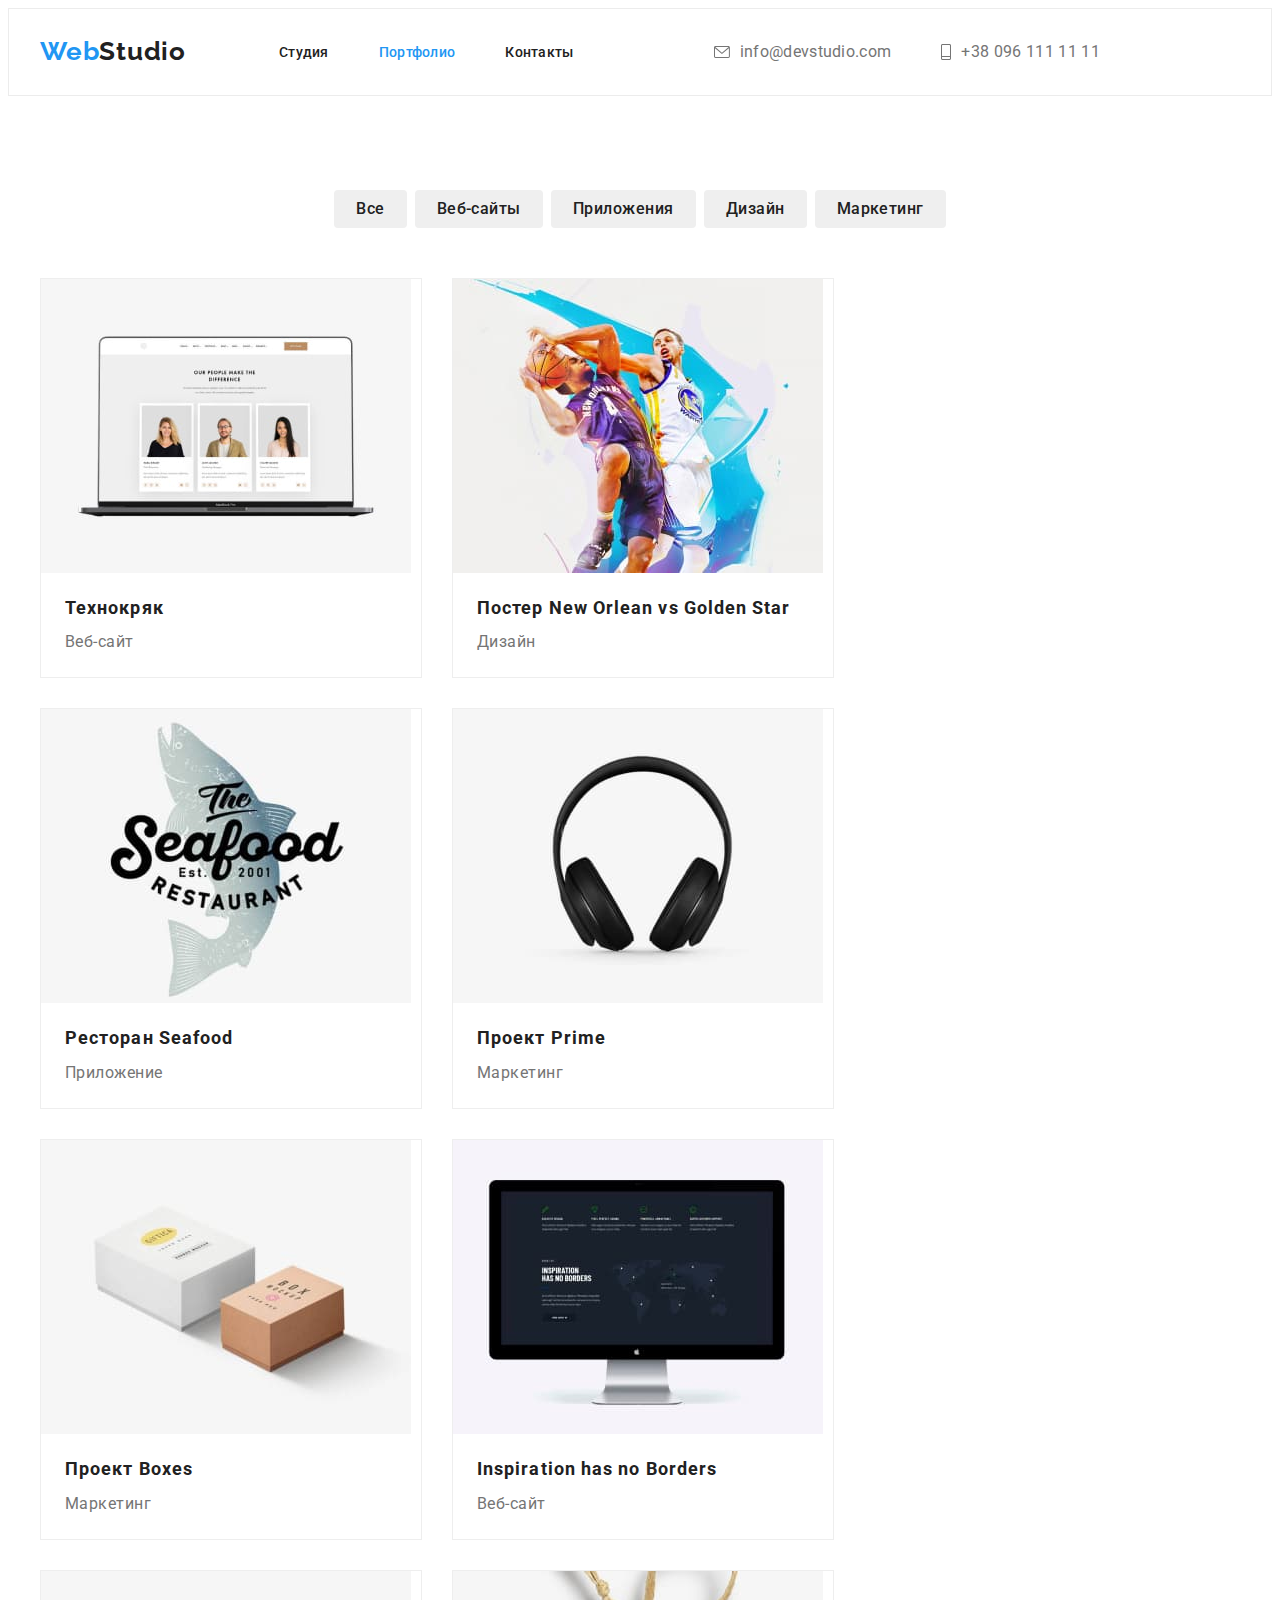
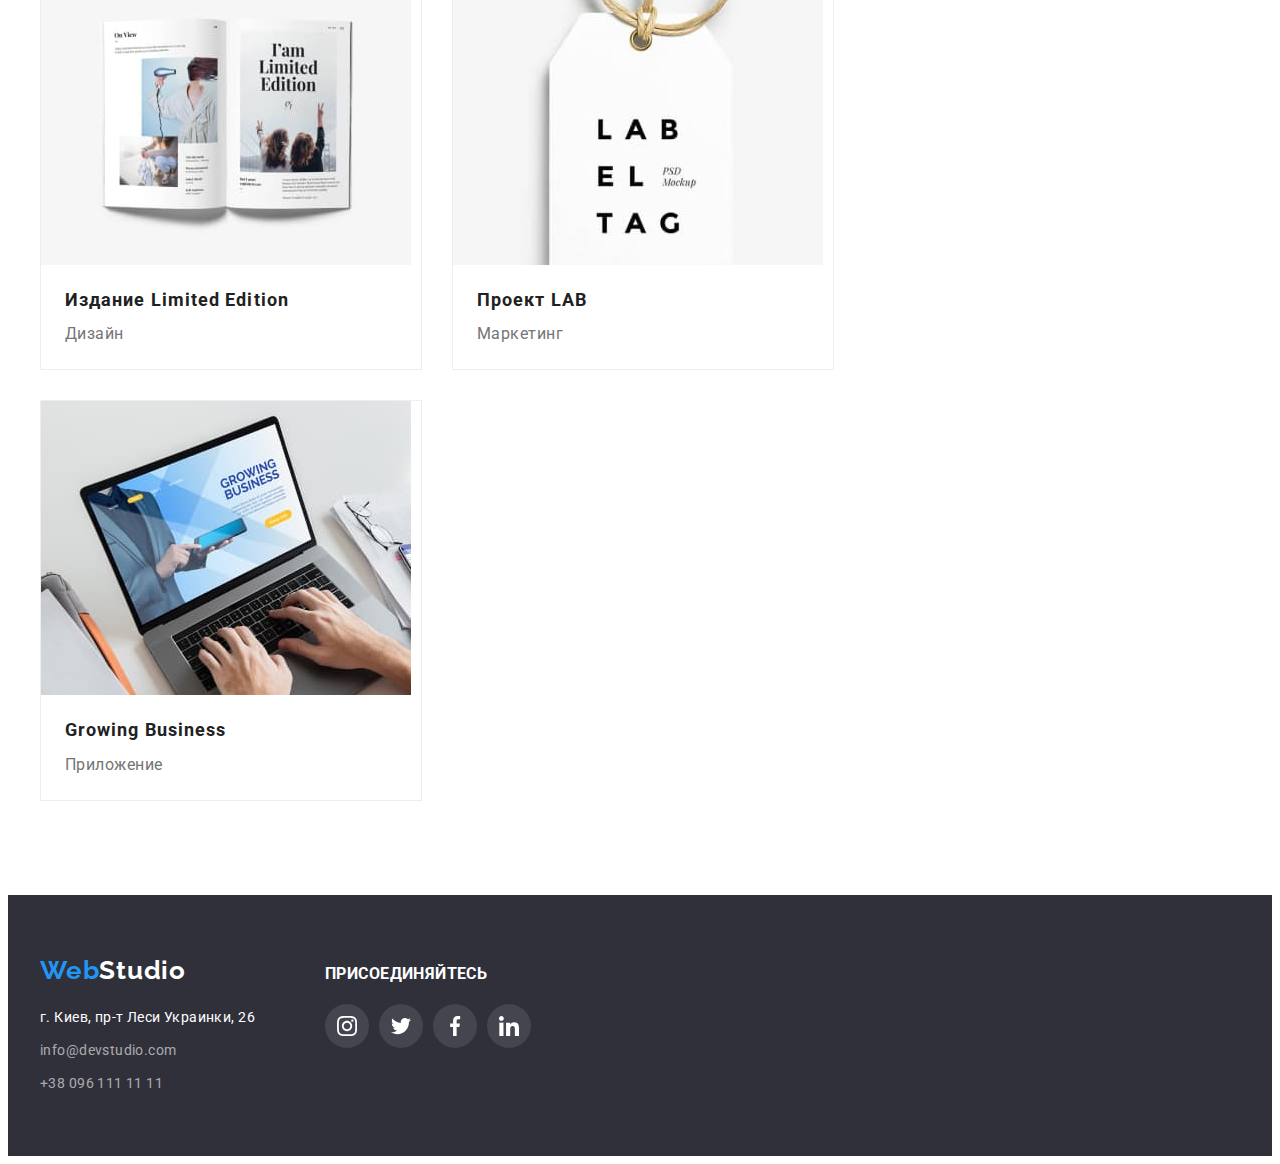
==== portfolio.html @ da575a05 "Initial commit" ====
<!DOCTYPE html>
<html lang="en">
<head>
    <meta charset="UTF-8">
    <meta http-equiv="X-UA-Compatible" content="IE=edge">
    <meta name="viewport" content="width=device-width, initial-scale=1.0">
    <title>Portfolio</title>
    <link rel="preconnect" href="https://fonts.gstatic.com">
    <link  href="https://fonts.googleapis.com/css2?family=Raleway:wght@700&family=Roboto:wght@400;500;700;900&display=swap"
        rel="stylesheet">
    <link rel="stylesheet" href="https://cdnjs.cloudflare.com/ajax/libs/modern-normalize/1.0.0/modern-normalize.min.css"
            integrity="sha512-ISS7cAi1PEhQ8jnbJpJZMd29NlhNj4AWYyLOSp2CE/CsHxTCu+r+t0D2yoJudVrd0/8fTVPUVDzY5Tvli75u/g=="
            crossorigin="anonymous" />
<link rel="stylesheet" href="./css/styles.css">
</head>

<body class="body">
    <header class="header-line" >
        <div class="container">
        <div class="header">
    <nav class="nav-header">
        <a class="logo  none-link" href="index.html">Web<span class="logo-header">Studio</span></a>
            <ul class="site-nav">
                <li class="item"> <a href="./index.html" class="link none-link">Студия</a> </li>
                <li class="item"> <a href="./portfolio.html" class="link none-link current">Портфолио</a> </li>
          <li class="item"> <a href="" class="link none-link">Контакты</a> </li>
            </ul>
        </nav>
        <ul class="contact">
            <li class="contact-link" > <a href="" class="link none-link">
                <svg class="icon-h-em">
                    <use href="./images/header/iconhead.svg#icon-envelope"></use>
                </svg> info@devstudio.com</a></li>
            <li class="contact-link"> <a href="" class="link none-link"> 
                <svg class="icon-h-sm">
                    <use href="./images/header/iconhead.svg#icon-Vector"></use>
                </svg> +38 096 111 11 11
            </a> </li>
        </ul>
    </div>
</div>
    </header>

    <main>
        <section class="section-portfolio">
            <div class="container">
        <h1 class="visually-hidden">Фильтр</h1>

        <ul class="one-portfolio">
        <li  class="one-portfolio-item"> <button class="btn-portfolio" type="button"> Все</button> </li>
        <li class="one-portfolio-item"> <button class="btn-portfolio" type="button"> Веб-сайты</button></li>
        <li class="one-portfolio-item"> <button class="btn-portfolio" type="button"> Приложения</button></li>
        <li class="one-portfolio-item"> <button class="btn-portfolio" type="button"> Дизайн</button></li>
        <li class="one-portfolio-item"> <button class="btn-portfolio" type="button"> Маркетинг</button></li>
    </ul>
   

<ul class="two-portfolio">

<li class="two-portfolio-item" > <a class="two-portfolio-a none-link" href="">
     <img src="./images/portfolio/img1.jpg" alt="Технокряк" width="370" height ="294"> 

    <div class="box">
            <h2 class="title-porfolio">Технокряк</h2>
<p class="text-porfolio">Веб-сайт</p> </div>
</a>
</li>



<li class="two-portfolio-item"> <a class="two-portfolio-a none-link" href=""> <img src="./images/portfolio/img2.jpg" alt="Постер New Orlean vs Golden Star" width="370" height ="294"> 
   
    <div class="box">
    <h2 class="title-porfolio">Постер New Orlean vs Golden Star</h2>
<p class="text-porfolio">Дизайн</p>
</div>
 </a>
</li>



<li class="two-portfolio-item" > <a class="two-portfolio-a none-link" href=""> <img src="./images/portfolio/img3.jpg" alt="" width="370" height ="294"> 
    <div class="box">
    <h2 class="title-porfolio">Ресторан Seafood</h2>
<p class="text-porfolio">Приложение</p>
</div></a>
</li>


<li class="two-portfolio-item"> <a class="two-portfolio-a none-link" href=""> <img src="./images/portfolio/img4.jpg" alt="" width="370" height ="294" > 

    <div class="box">   
         <h2 class="title-porfolio">Проект Prime</h2>
<p class="text-porfolio">Маркетинг</p>
</div> </a>
</li>


<li class="two-portfolio-item"> <a class="two-portfolio-a none-link" href=""> <img src="./images/portfolio/img5.jpg" alt="" width="370" height ="294"> 
    <div class="box">
    <h2 class="title-porfolio" > Проект Boxes</h2>
    <p  class="text-porfolio">Маркетинг</p>
</div></a>
</li>


    <li class="two-portfolio-item"><a class="two-portfolio-a none-link" href=""> <img src="./images/portfolio/img6.jpg" alt="" width="370" height ="294"> 
        <div class="box">
        <h2 class="title-porfolio">Inspiration has no Borders</h2>
        <p class="text-porfolio">Веб-сайт</p> 
    </div></a>
    </li>
    
    
<li class="two-portfolio-item "> <a class="two-portfolio-a none-link" href=""> <img src="./images/portfolio/img7.jpg" alt="" width="370" height ="294"> 
    
    <div class="box">
<h2 class="title-porfolio">Издание Limited Edition</h2>
    <p class="text-porfolio">Дизайн</p>
</div> </a>
</li>


    <li class="two-portfolio-item">  <a class="two-portfolio-a none-link" href=""><img src="./images/portfolio/img8.jpg" alt="" width="370" height ="294"> 
        <div class="box">
        <h2 class="title-porfolio">Проект LAB</h2>
        <p class="text-porfolio">Маркетинг</p>
    </div></a>
    </li>
    
    
        <li class="two-portfolio-item"> <a class="two-portfolio-a none-link" href=""><img src="./images/portfolio/img9.jpg" alt="Игорь Демьяненко" width="370" height ="294">
            <div class="box">
            <h2 class="title-porfolio">Growing Business</h2>
            <p class="text-porfolio">Приложение</p>
    </div></a>
        </li>
        

</ul>
</div>
</section>
    </main>
            <footer class="footer">
                <div class="container-footer footer-social">
            
                    <div>
                        <a class="logo">Web<span class="logo-footer">Studio</span></a>
            
                        <address class="address">
                            <ul class="contact-footer">
                                <li class="footer-list"> <a
                                        href="https://www.google.com/maps/d/embed?mid=10uSM3H-mIU3GznYo2szRIEphczw"
                                        class=" address-footer none-link">г. Киев, пр-т Леси Украинки, 26</a> </li>
                                <li class="footer-list"> <a href="" class="link-footer none-link"> info@devstudio.com</a></li>
                                <li class="footer-list"> <a href="" class="link-footer none-link"> +38 096 111 11 11 </a></li>
                            </ul>
                        </address>
                    </div>
            
            
                    <div class="footer-social1">
                        <h3 class="titel-footer-link">ПРИСОЕДИНЯЙТЕСЬ</h3>
                        <ul class="list-social">
            
                            <li class="list-social-item">
                                <a href="" class="list-social-link">
                                    <svg class="icon-list-social-footer">
                                        <use href="./images/social link/iconslink.svg#icon-instagram-2"> </use>
                                    </svg>
                                </a>
                            </li>
                            <li class="list-social-item">
                                <a href="" class="list-social-link">
                                    <svg class="icon-list-social-footer">
                                        <use href="./images/social link/iconslink.svg#icon-twitter-1"> </use>
                                    </svg>
                                </a>
                            </li>
                            <li class="list-social-item">
                                <a href="" class="list-social-link">
            
                                    <svg class="icon-list-social-footer">
                                        <use href="./images/social link/iconslink.svg#icon-facebook-1"> </use>
                                    </svg></a>
                            </li>
                            <li class="list-social-item">
                                <a href="" class="list-social-link">
                                    <svg class="icon-list-social-footer">
                                        <use href="./images/social link/iconslink.svg#icon-linkedin-1"> </use>
                                    </svg>
                                </a>
                            </li>
                        </ul>
                    </div>
                </div>
            
            </footer>
</body>
</html>
---- css/styles.css ----
/* цвет основного текста background: #212121;*/
/* цвет вторичного текста : #757575;*/
/* цвет акцента background: #2196F3;*/
:root {
  --primery-text-color: #212121;
  --secondary-text-color: #757575;
  --accent-text-color: #2196f3;
  --link-text-color: #ffffff;
  --background-hero-footer-color: #2f303a;
  --contact-footer-text-color: rgba(255, 255, 255, 0.6);
  --btn-portfolio-color: #f5f4fa;
  --icon-client-color: #afb1b8;
}

.body {
  font-family: Roboto, Raleway, sans-serif;
  font-style: normal;
  font-size: 16px;
  line-height: 1.36;
  letter-spacing: 0.03em;
  color: var(--primery-text-color);
  background-color: var(--link-text-color);
}
/* сброс стилей*/
h1,
h2,
h3,
h4,
h5,
h6,
p {
  margin-top: 0px;
  margin-bottom: 0px;
  padding-left: 0px;
}

ul {
  margin-top: 0px;
  margin-bottom: 0px;
  padding-left: 0px;
  list-style: none;
}
img {
  display: block;
  max-width: 100%;
  height: auto;
}

.none-link {
  text-decoration: none;
}
/*Скрытый загловок*/
.visually-hidden {
  position: absolute;
  width: 1px;
  height: 1px;
  margin: -1px;
  border: 0;
  padding: 0;

  white-space: nowrap;
  clip-path: inset(100%);
  clip: rect(0 0 0 0);
  overflow: hidden;
}

/* Шапка сайта*/
/* Стили логотипа*/

.contact {
  display: flex;
  align-items: center;
  margin: auto;
}

.header {
  display: flex;
  align-items: center;
  justify-content: space-between;
}
.header-line {
  border: 1px solid #ececec;
}

.logo {
  font-family: Raleway, sans-serif;
  font-weight: 700;
  font-size: 26px;
  line-height: 1.19;
  letter-spacing: 0.03em;
  color: var(--accent-text-color);
  margin-right: 93px;
}

.nav-header {
  display: flex;
  align-items: center;
  justify-content: space-between;
}
.logo-header {
  color: var(--primery-text-color);
  padding-top: 24px;
  padding-bottom: 25px;
}

.logo-footer {
  color: var(--link-text-color);
}

.container {
  width: 1200px;
  margin: 0 auto;
  padding-left: 15px;
  padding-right: 15px;
}
.site-nav .link {
  font-weight: 500;
  font-size: 14px;
  line-height: 1.17;
  display: block;
  letter-spacing: 0.02em;
  color: var(--secondary-text-color);
}

.link {
  padding-top: 32px;
  padding-bottom: 32px;
  letter-spacing: 0.02em;
}
.link {
  display: flex;
  align-items: center;
}

/*Icon header*/
.icon-h-em {
  width: 16px;
  height: 12px;
  margin-right: 10px;
  fill: currentColor;
}
.icon-h-sm {
  width: 10px;
  height: 16px;
  margin-right: 10px;
  fill: currentColor;
}
.icon-h-em:hover,
.icon-h-em:focus,
.icon-h-sm:hover,
.icon-h-sm:focus {
  fill: var(--accent-text-color);
  cursor: pointer;
}

/* end icon header*/

/* icon faetcher*/
.feat1 {
  display: flex;
  align-items: center;
  justify-content: center;
  background-color: rgba(245, 244, 250, 1);
  height: 120px;
  margin-bottom: 30px;
}
.iconfeat {
  width: 70px;
  height: 70px;
}
/* end icon faetcher*/

/* иконки соц.сетей*/
.list-social {
  display: flex;
  align-items: center;
  justify-content: center;
  width: 206px;
  margin: auto;
}
.list-social-link {
  width: 44px;
  height: 44px;
  display: flex;
  align-items: center;
  justify-content: center;
}
.list-social-item {
  background-color: rgba(255, 255, 255, 0.1);
  border-radius: 50%;
}
.list-social {
  margin-top: 16px;
}
.icon-list-social {
  width: 20px;
  height: 20px;
  fill: var(--icon-client-color);
}

.list-social .list-social-item:not(:last-child) {
  margin-right: 10px;
}
.icon-list-social:hover,
.list-social-item > a:focus > .icon-list-social {
  fill: var(--link-text-color);
}
.list-social-item > a:focus {
  background-color: var(--accent-text-color);
  border-radius: 50%;
  cursor: pointer;
  color: var(--link-text-color);
}

.list-social-link:hover {
  background-color: var(--accent-text-color);
  border-radius: 50%;
  cursor: pointer;
  color: var(--link-text-color);
}

/* END  иконки соц.сетей*/

.address .list-social-item .contact {
  margin: 0px;
}

.contact-link .link {
  color: var(--secondary-text-color);
}
.contact-link:not(:first-child) {
  margin-left: 50px;
}

.site-nav .link,
.contact-link {
  color: var(--primery-text-color);
}
.site-nav {
  display: flex;
  align-items: center;
  justify-content: space-between;
  margin: 0 auto;
}
.site-nav .item:not(:last-child) {
  margin-right: 50px;
}

/* Ссылки и контакты в хедере и футере*/
.site-nav .link:hover,
.site-nav .link:focus,
.contact-link .link:focus,
.contact-footer .link:hover,
.contact-footer .link:focus,
.contact-link .link:hover {
  color: var(--accent-text-color);
  fill: var(--accent-text-color);
}
.site-nav .current {
  color: var(--accent-text-color);
}

/* Студия, текст и заголовки*/
.section-color {
  background: var(--btn-portfolio-color);
  padding-bottom: 94px;
  padding-top: 94px;
}

.section {
  padding-bottom: 0px;
  padding-top: 94px;
}
.section-work {
  padding-bottom: 94px;
  padding-top: 94px;
}
.section-client {
  padding-bottom: 94px;
  padding-top: 94px;
}

.section-portfolio {
  padding-bottom: 94px;
  padding-top: 94px;
}
.section-one-title {
  font-weight: 700;
  font-size: 14px;
  line-height: 1.14;
  letter-spacing: 0.03em;
  text-transform: uppercase;
}

.section-one-text {
  font-weight: 400;
  font-size: 14px;
  line-height: 1.71;
  letter-spacing: 0.03em;
  color: var(--secondary-text-color);
  margin-top: 10px;
  width: 270px;
}

.section-title {
  font-weight: 700;
  font-size: 36px;
  line-height: 1.16;
  text-align: center;
  letter-spacing: 0.03em;
  color: var(--primery-text-color);
  margin-bottom: 50px;
}
.section-two-title {
  font-weight: 500;
  font-size: 16px;
  line-height: 1.35;
  text-align: center;
  letter-spacing: 0.03em;
  color: var(--primery-text-color);
}
/* Наша команда*/
.comand {
  padding: 30px 30px;
}

.section-three-text {
  font-weight: 400;
  font-size: 16px;
  letter-spacing: 0.03em;
  color: var(--secondary-text-color);
  line-height: 1.18;
  text-align: center;
  margin-top: 10px;
}
.list-section {
  display: flex;
  justify-content: space-between;
  align-items: center;
}
.list-section .item-comand {
  box-shadow: 0px 1px 3px rgba(0, 0, 0, 0.12), 0px 1px 1px rgba(0, 0, 0, 0.14),
    0px 2px 1px rgba(0, 0, 0, 0.2);
  border-radius: 0px 0px 4px 4px;
  background: var(--link-text-color);
}

.list-section .item:not(:first-child) {
  margin-left: 30px;
}
.list-section .item-comand:not(:first-child) {
  margin-left: 30px;
}

/* Постоянные клиенты*/
.client-titel {
  font-weight: 700;
  font-size: 36px;
  line-height: 1.17;
  text-align: center;
  letter-spacing: 0.03em;
  color: var(--primery-text-color);
  margin-bottom: 50px;
}

.list-section-client {
  display: flex;
  justify-content: space-between;
  align-items: center;
}

.list-section-client .link-client:not(:last-child) {
  margin-right: 30px;
}
.icon-client {
  width: 106px;
  height: 60px;
}

.link-client-a {
  color: var(--accent-text-color);
  width: 170px;
  height: 92px;

  display: flex;
  align-items: center;
  justify-content: center;

  fill: var(--icon-client-color);
  border: 1px solid rgba(175, 177, 184, 1);
  border-radius: 4px;
}
.link-client-a:hover,
.link-client-a:focus {
  fill: var(--accent-text-color);
  border-color: var(--accent-text-color);
}

/*END CLIENT*/

/* Портфолио, текст и загловки */
/*заголовок по стилю :совпадает с боди*/
.text-porfolio {
  line-height: 1.87;
  margin-top: 4px;
  font-weight: 400;
  font-size: 16px;
  letter-spacing: 0.03em;
  color: var(--secondary-text-color);
}
.title-porfolio {
  font-weight: 700;
  font-size: 18px;
  line-height: 1.71;
  letter-spacing: 0.06em;
  color: var(--primery-text-color);
}
.one-portfolio {
  display: flex;
  justify-content: center;
  margin-bottom: 50px;
  margin-left: auto;
  margin-right: auto;
}
.one-portfolio .one-portfolio-item:not(:last-child) {
  margin-right: 8px;
}
.two-portfolio {
  display: flex;
  flex-wrap: wrap;
  margin-top: -30px;
  margin-right: -30px;
}
.two-portfolio-item {
  margin-top: 30px;
  margin-right: 30px;
  flex-basis: calc((100% - 90px) / 3);
  border: 1px solid#EEEEEE;
}
.two-portfolio-item:hover,
.two-portfolio-a:focus {
  box-shadow: 1px 4px 6px 0px rgba(0, 0, 0, 0.16), 0px 4px 4px 0px rgba(0, 0, 0, 0.06),
    0px 1px 1px 0px rgba(0, 0, 0, 0.12);
}
.two-portfolio-a {
  display: block;
}
.box {
  padding: 20px 24px;
}

/* HERO */
.hero {
  text-align: center;
  padding-top: 200px;
  padding-bottom: 200px;
  max-width: 1600px;
  height: 600px;
  background-image: linear-gradient(to right, rgba(47, 48, 58, 0.4), rgba(47, 48, 58, 0.4)),
    url(../images/hero/Img.svg);
  background-color: var(--background-hero-footer-color);
  background-position: center;
  background-repeat: no-repeat;
  background-size: cover;
}
.hero-title {
  font-weight: 900;
  font-size: 44px;
  line-height: 1.36;
  text-transform: uppercase;
  color: var(--link-text-color);
  text-align: center;
  margin-bottom: 30px;
}

/* Footer*/
.footer {
  font-size: 14px;
  line-height: 1.71;
  letter-spacing: 0.03em;
  color: var(--link-text-color);
  background-color: var(--background-hero-footer-color);
  padding-top: 60px;
  padding-bottom: 60px;
}

.container-footer .logo {
  margin-right: 0px;
  display: block;
  margin-bottom: 20px;
}
.contact-footer .footer-list:not(:last-child) {
  margin-bottom: 9px;
}

.container-footer {
  width: 1200px;
  margin: 0 auto;
  padding-left: 15px;
  padding-right: 15px;
}
.footer-social {
  display: flex;
  align-items: baseline;
}

.link-footer {
  font-family: inherit;
  color: var(--contact-footer-text-color);
}

.address-footer {
  color: var(--link-text-color);
}
.address {
  font-style: normal;
}
.tittle-footer-link {
  font-weight: 700;
  font-size: 14px;
  line-height: 1.14;
  letter-spacing: 0.03em;
  text-transform: uppercase;
}

.footer-social1 {
  margin-left: 70px;
}

.icon-list-social-footer {
  fill: var(--link-text-color);
  height: 20px;
  width: 20px;
}
/* button */

.btn-hero {
  display: inline-block;
  font-size: inherit;
  font-weight: 700;
  font-size: 16px;
  line-height: 1.875;
  color: var(--link-text-color);
  background-color: var(--accent-text-color);
  align-items: center;
  text-align: center;
  letter-spacing: 0.06em;
  padding: 10px 32px;
  border: none;
  border-radius: 4px;
  box-shadow: 4px 4px 0px rgba(0, 0, 0, 0.15);
}

.btn-portfolio {
  font-family: inherit;
  font-weight: 500;
  font-size: 16px;
  line-height: 1.62;
  text-align: center;
  cursor: pointer;
  letter-spacing: 0.03em;
  color: var(--primery-text-color);
  background-color: var(-btn-portfolio-color);
  border-radius: 4px;
  border: none;
  padding: 6px 22px;
}

.btn-hero:hover,
.btn-hero:focus {
  background-color: #188ce8;
  box-shadow: 0px 4px 4px 0px rgba(0, 0, 0, 0.15);
  color: var(--link-text-color);
  cursor: pointer;
}
.btn-portfolio:hover,
.btn-portfolio:focus {
  color: var(--link-text-color);
  background-color: var(--accent-text-color);
  box-shadow: 0px 2px 2px 0px rgba(0, 0, 0, 0.12), 0px 1px 2px 0px rgba(0, 0, 0, 0.08),
    0px 3px 1px 0px rgba(0, 0, 0, 0.01);
  border-radius: 4px;
}
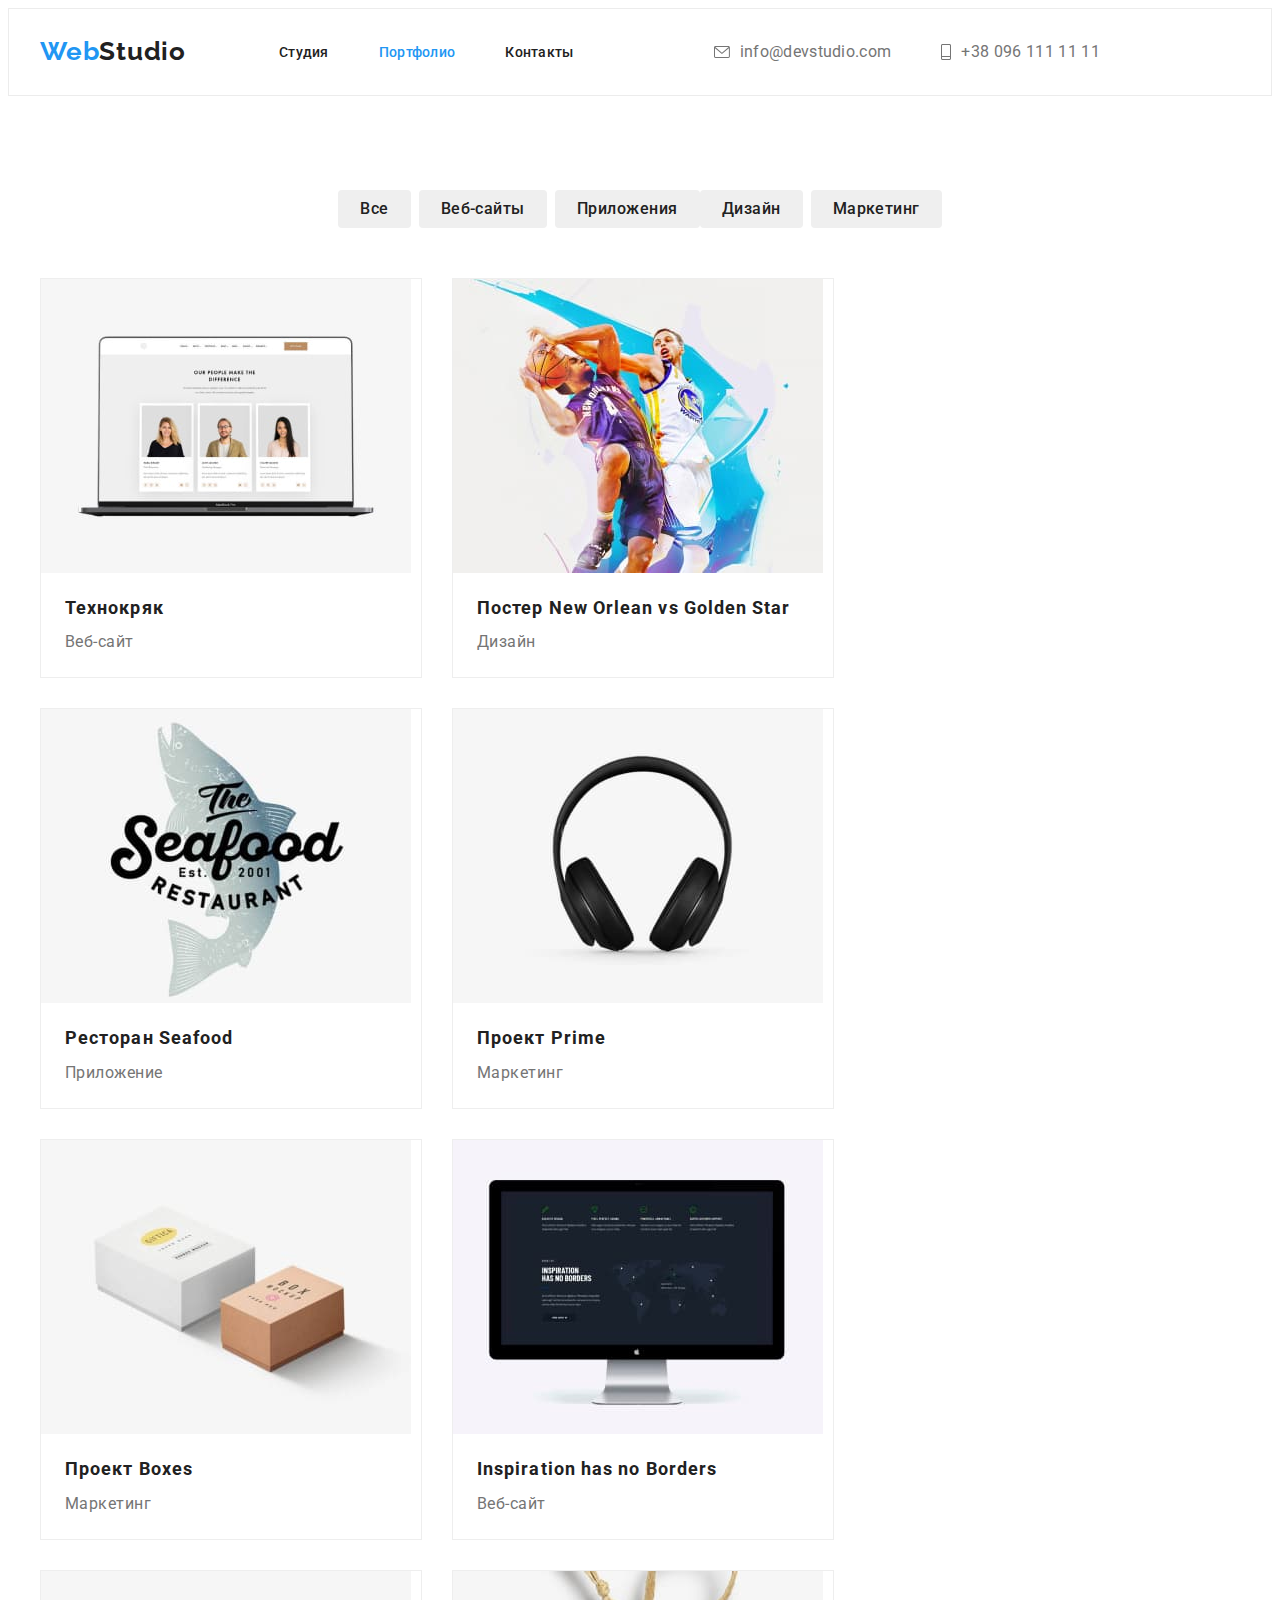
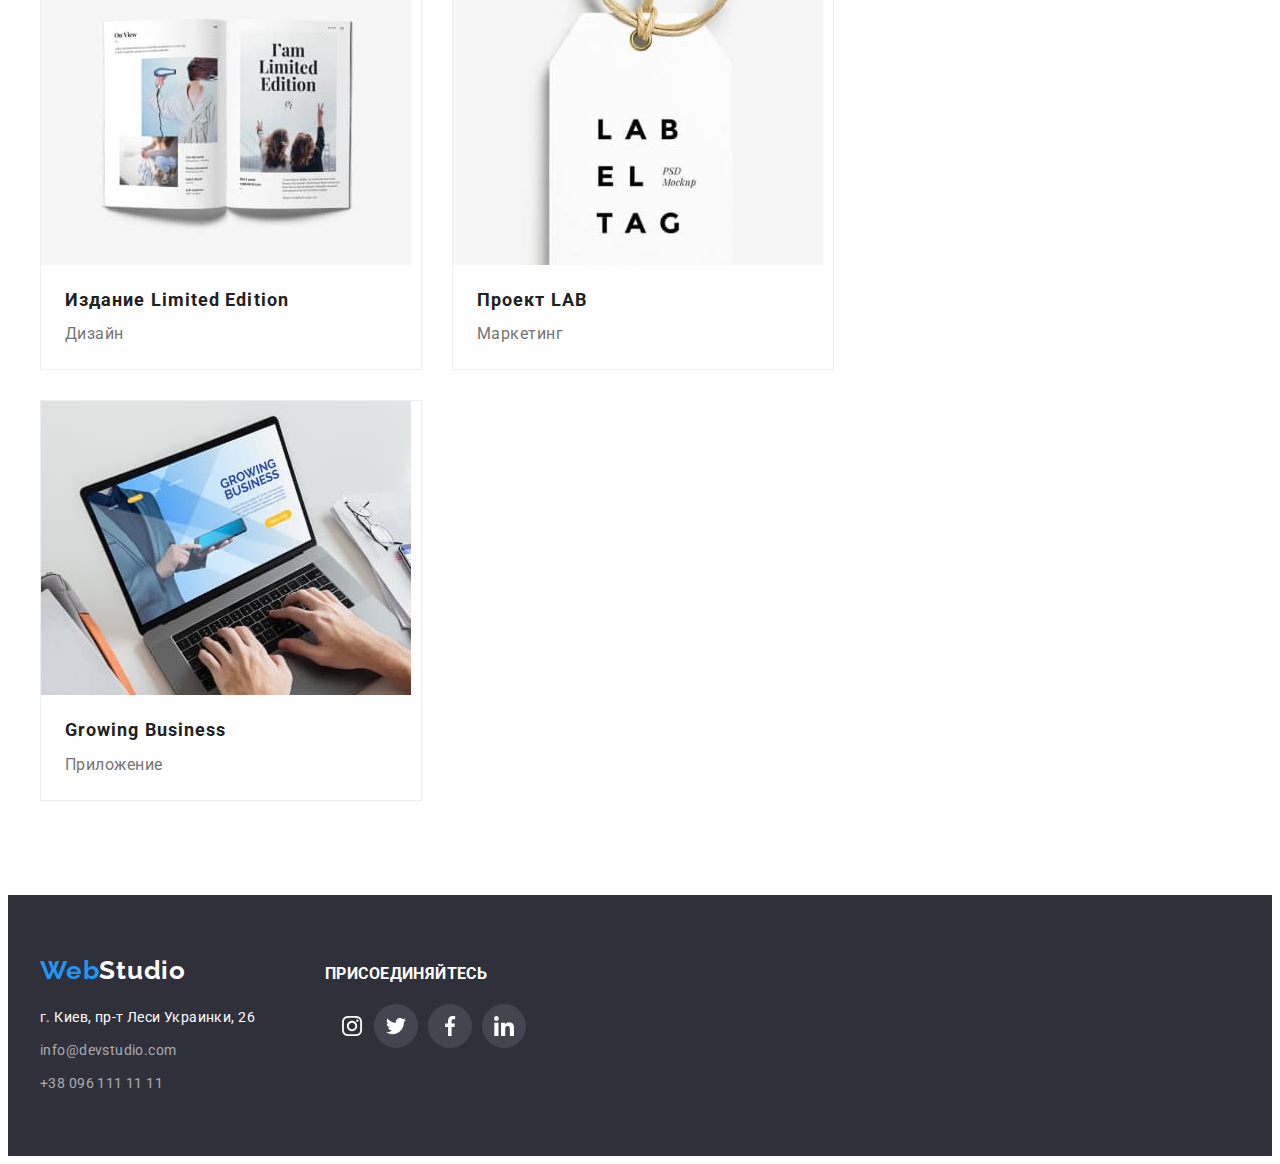
==== commit a0d8cd42: "070621" ====
--- a/portfolio.html
+++ b/portfolio.html
@@ -23,7 +23,7 @@
             <ul class="site-nav">
                 <li class="item"> <a href="./index.html" class="link none-link">Студия</a> </li>
                 <li class="item"> <a href="./portfolio.html" class="link none-link current">Портфолио</a> </li>
-          <li class="item"> <a href="" class="link none-link">Контакты</a> </li>
+          <li class=""> <a href="" class="link none-link">Контакты</a> </li>
             </ul>
         </nav>
         <ul class="contact">
@@ -49,9 +49,9 @@
         <ul class="one-portfolio">
         <li  class="one-portfolio-item"> <button class="btn-portfolio" type="button"> Все</button> </li>
         <li class="one-portfolio-item"> <button class="btn-portfolio" type="button"> Веб-сайты</button></li>
-        <li class="one-portfolio-item"> <button class="btn-portfolio" type="button"> Приложения</button></li>
+        <li class="one-portfolio-"> <button class="btn-portfolio" type="button"> Приложения</button></li>
         <li class="one-portfolio-item"> <button class="btn-portfolio" type="button"> Дизайн</button></li>
-        <li class="one-portfolio-item"> <button class="btn-portfolio" type="button"> Маркетинг</button></li>
+        <li class="one-portfolio-"> <button class="btn-portfolio" type="button"> Маркетинг</button></li>
     </ul>
    
 
@@ -163,7 +163,7 @@
                         <h3 class="titel-footer-link">ПРИСОЕДИНЯЙТЕСЬ</h3>
                         <ul class="list-social">
             
-                            <li class="list-social-item">
+                            <li class="list-social-">
                                 <a href="" class="list-social-link">
                                     <svg class="icon-list-social-footer">
                                         <use href="./images/social link/iconslink.svg#icon-instagram-2"> </use>
--- a/css/styles.css
+++ b/css/styles.css
@@ -119,7 +119,8 @@
   line-height: 1.17;
   display: block;
   letter-spacing: 0.02em;
-  color: var(--secondary-text-color);
+  color: var(--primery-text-color);
+  transition: color 250ms cubic-bezier(0.4, 0, 0.2, 1);
 }
 
 .link {
@@ -130,6 +131,15 @@
 .link {
   display: flex;
   align-items: center;
+}
+.site-nav {
+  display: flex;
+  align-items: center;
+  justify-content: space-between;
+  margin: 0 auto;
+}
+.site-nav .item:not(:last-child) {
+  margin-right: 50px;
 }
 
 /*Icon header*/
@@ -138,12 +148,14 @@
   height: 12px;
   margin-right: 10px;
   fill: currentColor;
+  transition: fill 250ms cubic-bezier(0.4, 0, 0.2, 1);
 }
 .icon-h-sm {
   width: 10px;
   height: 16px;
   margin-right: 10px;
   fill: currentColor;
+  transition: fill 250ms cubic-bezier(0.4, 0, 0.2, 1);
 }
 .icon-h-em:hover,
 .icon-h-em:focus,
@@ -184,6 +196,7 @@
   display: flex;
   align-items: center;
   justify-content: center;
+  transition: fill 250ms cubic-bezier(0.4, 0, 0.2, 1), color 250ms cubic-bezier(0.4, 0, 0.2, 1);
 }
 .list-social-item {
   background-color: rgba(255, 255, 255, 0.1);
@@ -227,23 +240,10 @@
 
 .contact-link .link {
   color: var(--secondary-text-color);
+  transition: color 250ms cubic-bezier(0.4, 0, 0.2, 1);
 }
 .contact-link:not(:first-child) {
   margin-left: 50px;
-}
-
-.site-nav .link,
-.contact-link {
-  color: var(--primery-text-color);
-}
-.site-nav {
-  display: flex;
-  align-items: center;
-  justify-content: space-between;
-  margin: 0 auto;
-}
-.site-nav .item:not(:last-child) {
-  margin-right: 50px;
 }
 
 /* Ссылки и контакты в хедере и футере*/
@@ -345,11 +345,29 @@
   background: var(--link-text-color);
 }
 
-.list-section .item:not(:first-child) {
+.list-section .item-overlay:not(:first-child) {
   margin-left: 30px;
 }
 .list-section .item-comand:not(:first-child) {
   margin-left: 30px;
+}
+.item-overlay {
+  position: relative;
+}
+.activities-overlay {
+  position: absolute;
+  left: 0;
+  bottom: 0;
+  width: 100%;
+  font-weight: 700;
+  font-size: 14px;
+  line-height: 1.14;
+  text-align: center;
+  letter-spacing: 0.03em;
+  text-transform: uppercase;
+  padding: 30px 0px 27px 0px;
+  color: var(--link-text-color);
+  background-color: rgba(47, 48, 58, 0.8);
 }
 
 /* Постоянные клиенты*/
@@ -389,6 +407,9 @@
   fill: var(--icon-client-color);
   border: 1px solid rgba(175, 177, 184, 1);
   border-radius: 4px;
+
+  transition: border-color 250ms cubic-bezier(0.4, 0, 0.2, 1),
+    fill 250ms cubic-bezier(0.4, 0, 0.2, 1);
 }
 .link-client-a:hover,
 .link-client-a:focus {
@@ -444,6 +465,7 @@
 }
 .two-portfolio-a {
   display: block;
+  transition: box-shadow 250ms cubic-bezier(0.4, 0, 0.2, 1);
 }
 .box {
   padding: 20px 24px;
@@ -549,6 +571,9 @@
   border: none;
   border-radius: 4px;
   box-shadow: 4px 4px 0px rgba(0, 0, 0, 0.15);
+
+  transition: background-color 250ms cubic-bezier(0.4, 0, 0.2, 1),
+    color 250ms cubic-bezier(0.4, 0, 0.2, 1), box-shadow 250ms cubic-bezier(0.4, 0, 0.2, 1);
 }
 
 .btn-portfolio {
@@ -564,6 +589,9 @@
   border-radius: 4px;
   border: none;
   padding: 6px 22px;
+
+  transition: background-color 250ms cubic-bezier(0.4, 0, 0.2, 1),
+    color 250ms cubic-bezier(0.4, 0, 0.2, 1), box-shadow 250ms cubic-bezier(0.4, 0, 0.2, 1);
 }
 
 .btn-hero:hover,
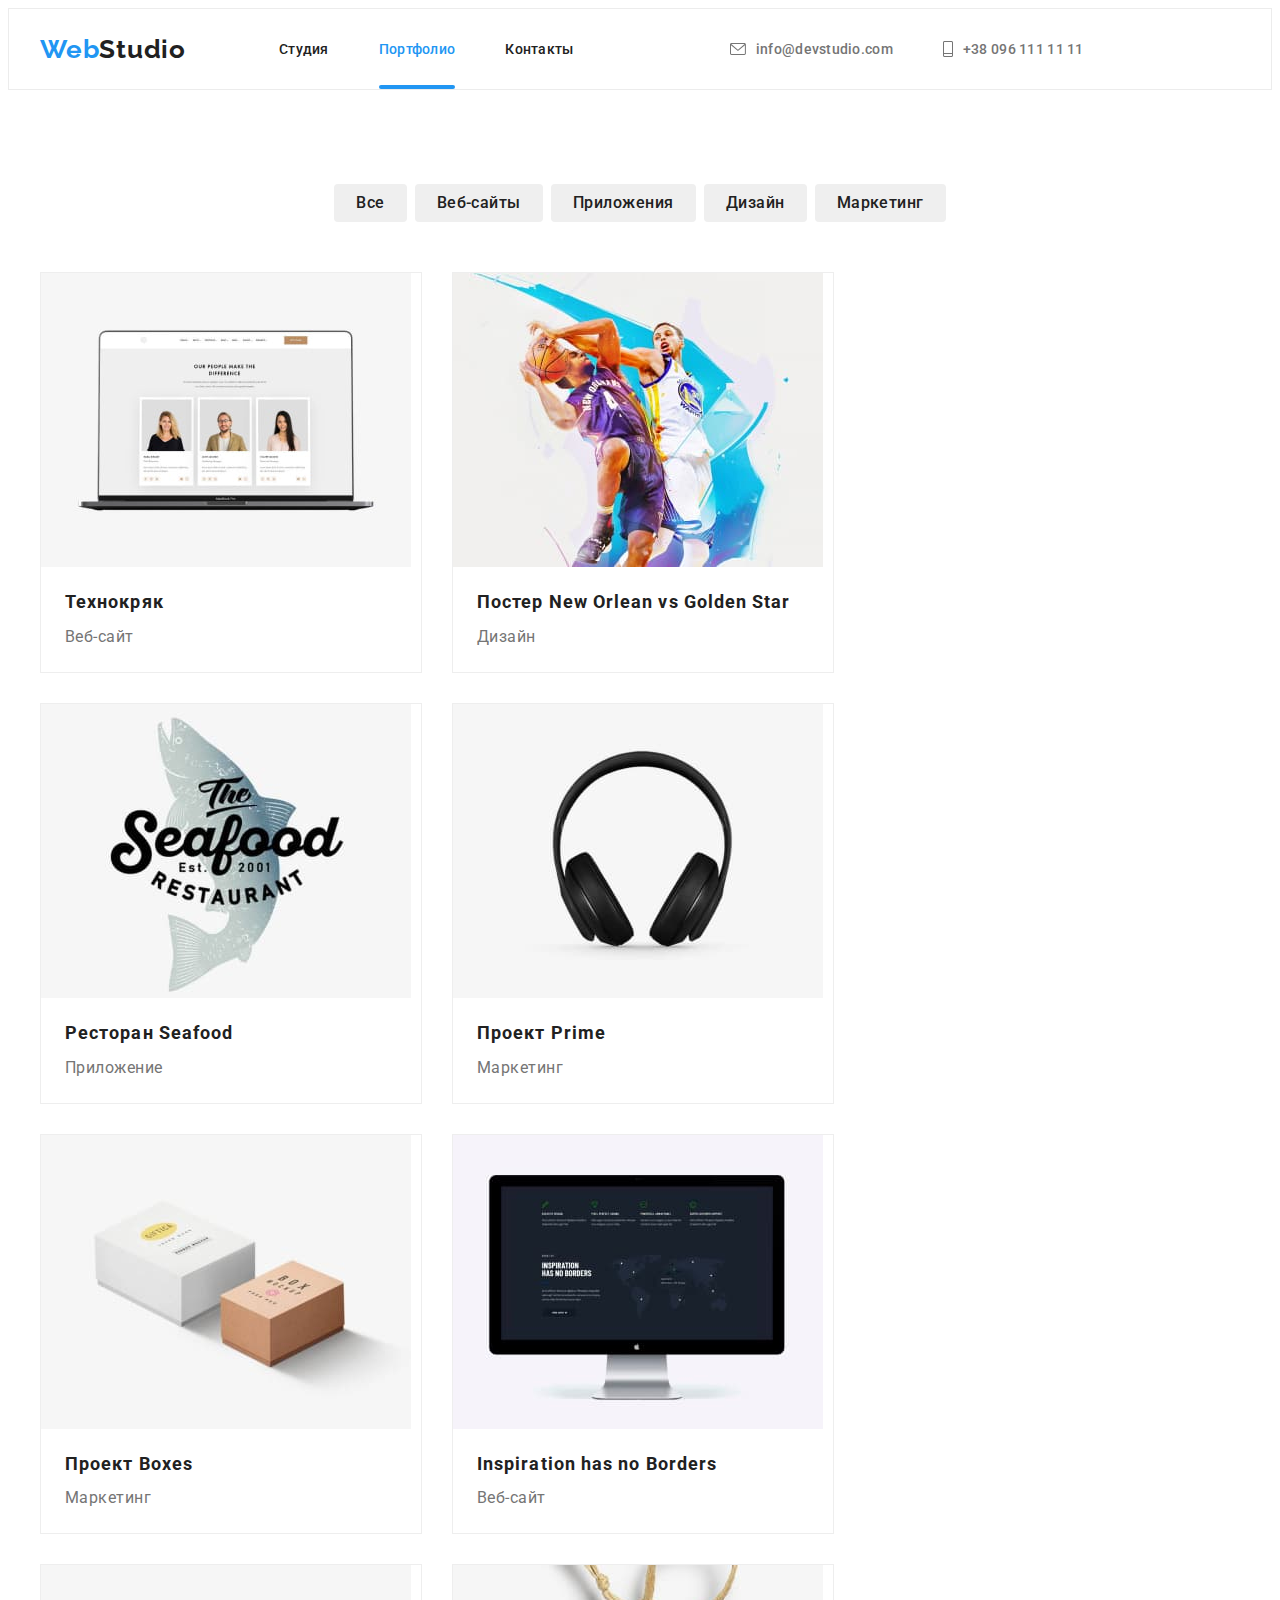
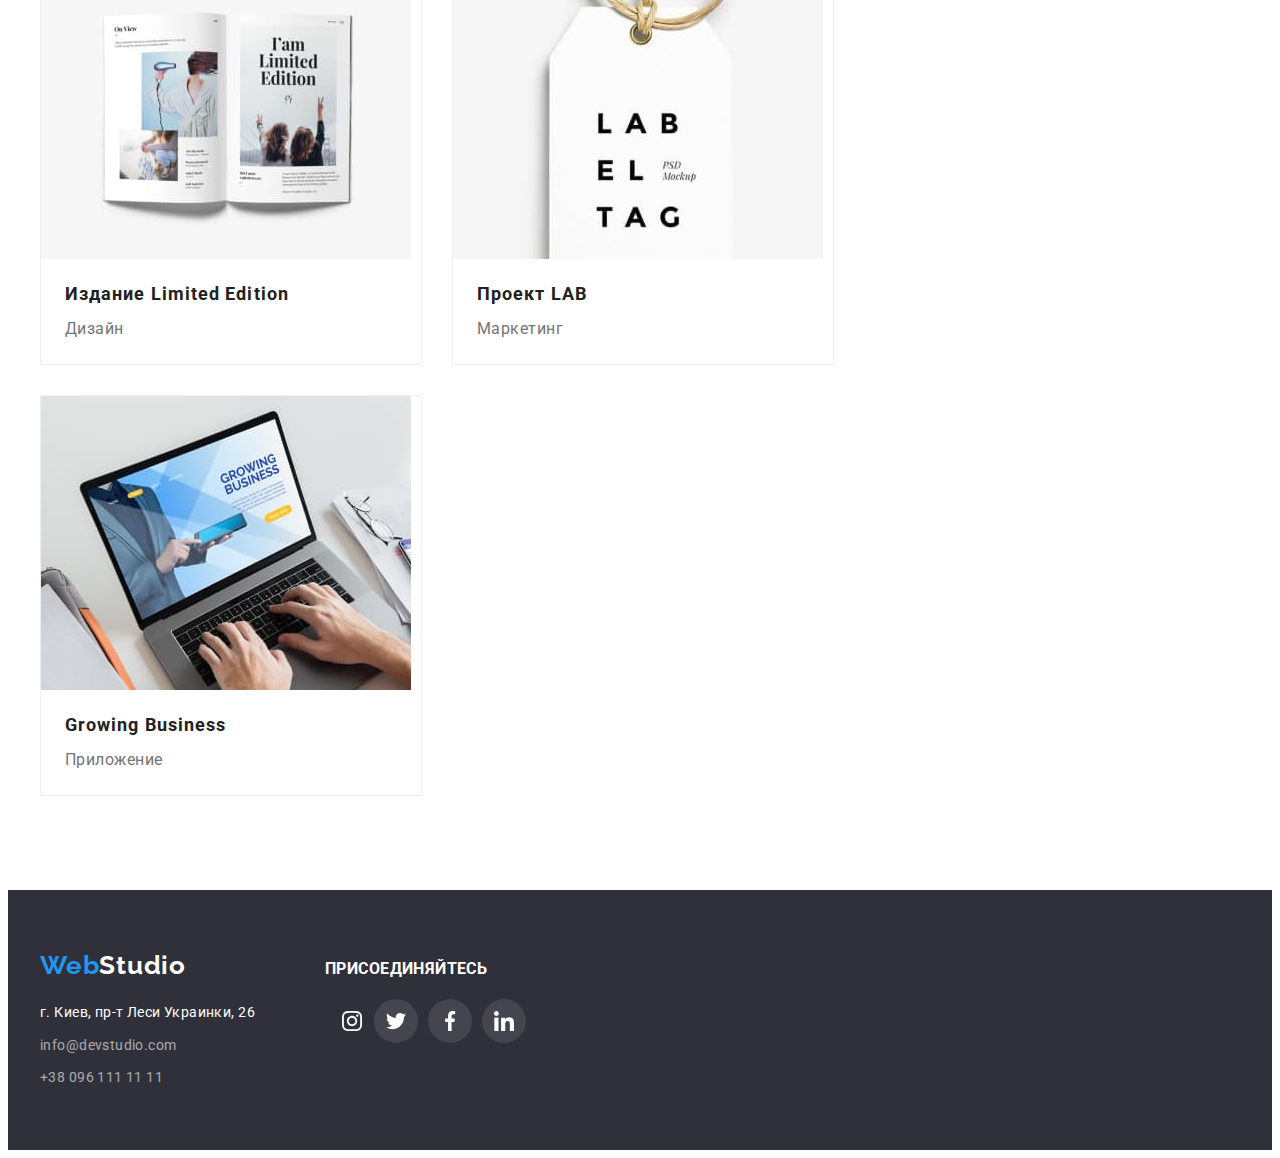
==== commit 9a564d34: "080621" ====
--- a/portfolio.html
+++ b/portfolio.html
@@ -21,9 +21,9 @@
     <nav class="nav-header">
         <a class="logo  none-link" href="index.html">Web<span class="logo-header">Studio</span></a>
             <ul class="site-nav">
-                <li class="item"> <a href="./index.html" class="link none-link">Студия</a> </li>
-                <li class="item"> <a href="./portfolio.html" class="link none-link current">Портфолио</a> </li>
-          <li class=""> <a href="" class="link none-link">Контакты</a> </li>
+                <li class="item"> <a href="./index.html" class="link-activ none-link">Студия</a> </li>
+                <li class="item"> <a href="./portfolio.html" class="link-activ none-link current">Портфолио</a> </li>
+          <li class=""> <a href="" class="link-activ none-link">Контакты</a> </li>
             </ul>
         </nav>
         <ul class="contact">
@@ -49,17 +49,23 @@
         <ul class="one-portfolio">
         <li  class="one-portfolio-item"> <button class="btn-portfolio" type="button"> Все</button> </li>
         <li class="one-portfolio-item"> <button class="btn-portfolio" type="button"> Веб-сайты</button></li>
-        <li class="one-portfolio-"> <button class="btn-portfolio" type="button"> Приложения</button></li>
+        <li class="one-portfolio-item"> <button class="btn-portfolio" type="button"> Приложения</button></li>
         <li class="one-portfolio-item"> <button class="btn-portfolio" type="button"> Дизайн</button></li>
-        <li class="one-portfolio-"> <button class="btn-portfolio" type="button"> Маркетинг</button></li>
+        <li class="one-portfolio-item"> <button class="btn-portfolio" type="button"> Маркетинг</button></li>
     </ul>
    
 
 <ul class="two-portfolio">
 
-<li class="two-portfolio-item" > <a class="two-portfolio-a none-link" href="">
-     <img src="./images/portfolio/img1.jpg" alt="Технокряк" width="370" height ="294"> 
-
+<li class="two-portfolio-item" >
+    
+    <a class="two-portfolio-a none-link" href="">
+    <div class= "portfolio-overlay">
+    <img src="./images/portfolio/img1.jpg" alt="Технокряк" width="370" height ="294"> 
+<p class="portfolio-descrp">
+    Технокряк это современная площадка распространения коронавируса. Компании используют эту платформу для цифрового шпионажа и атак на защищённые сервера конкурентов.
+</p>
+</div>
     <div class="box">
             <h2 class="title-porfolio">Технокряк</h2>
 <p class="text-porfolio">Веб-сайт</p> </div>
@@ -68,8 +74,15 @@
 
 
 
-<li class="two-portfolio-item"> <a class="two-portfolio-a none-link" href=""> <img src="./images/portfolio/img2.jpg" alt="Постер New Orlean vs Golden Star" width="370" height ="294"> 
-   
+<li class="two-portfolio-item"> 
+    
+    <a class="two-portfolio-a none-link" href="">
+ <div class= "portfolio-overlay" >
+    <img src="./images/portfolio/img2.jpg" alt="Постер New Orlean vs Golden Star" width="370" height ="294"> 
+   <p class="portfolio-descrp">
+    Постер New Orlean vs Golden Star. Лучшие дизайнерские решения.
+   </p>
+</div>
     <div class="box">
     <h2 class="title-porfolio">Постер New Orlean vs Golden Star</h2>
 <p class="text-porfolio">Дизайн</p>
@@ -79,7 +92,14 @@
 
 
 
-<li class="two-portfolio-item" > <a class="two-portfolio-a none-link" href=""> <img src="./images/portfolio/img3.jpg" alt="" width="370" height ="294"> 
+<li class="two-portfolio-item" > 
+    
+    <a class="two-portfolio-a none-link" href="">
+<div class="portfolio-overlay">
+    <img src="./images/portfolio/img3.jpg" alt="" width="370" height ="294"> 
+   <p class="portfolio-descrp">
+       Укусно, как у бабули. Съешь и тарелку.</p>
+    </div>
     <div class="box">
     <h2 class="title-porfolio">Ресторан Seafood</h2>
 <p class="text-porfolio">Приложение</p>
@@ -87,8 +107,14 @@
 </li>
 
 
-<li class="two-portfolio-item"> <a class="two-portfolio-a none-link" href=""> <img src="./images/portfolio/img4.jpg" alt="" width="370" height ="294" > 
-
+<li class="two-portfolio-item">
+    
+    <a class="two-portfolio-a none-link" href=""> 
+<div class="portfolio-overlay">
+    <img src="./images/portfolio/img4.jpg" alt="" width="370" height ="294" > 
+<p class="portfolio-descrp">Технокряк это современная площадка распространения коронавируса. Компании используют эту платформу для цифрового
+шпионажа и атак на защищённые сервера конкурентов.</p>
+</div>
     <div class="box">   
          <h2 class="title-porfolio">Проект Prime</h2>
 <p class="text-porfolio">Маркетинг</p>
@@ -96,7 +122,15 @@
 </li>
 
 
-<li class="two-portfolio-item"> <a class="two-portfolio-a none-link" href=""> <img src="./images/portfolio/img5.jpg" alt="" width="370" height ="294"> 
+<li class="two-portfolio-item">
+    
+    <a class="two-portfolio-a none-link" href="">
+<div class= "portfolio-overlay">
+         <img src="./images/portfolio/img5.jpg" alt="" width="370" height ="294"> 
+   <p class="portfolio-descrp">
+       Технокряк это современная площадка распространения коронавируса. Компании используют эту платформу для цифрового шпионажа и атак на защищённые сервера конкурентов.
+   </p>
+</div>
     <div class="box">
     <h2 class="title-porfolio" > Проект Boxes</h2>
     <p  class="text-porfolio">Маркетинг</p>
@@ -104,7 +138,15 @@
 </li>
 
 
-    <li class="two-portfolio-item"><a class="two-portfolio-a none-link" href=""> <img src="./images/portfolio/img6.jpg" alt="" width="370" height ="294"> 
+    <li class="two-portfolio-item">
+        
+        <a class="two-portfolio-a none-link" href="">
+       <div class= "portfolio-overlay">
+            <img src="./images/portfolio/img6.jpg" alt="" width="370" height ="294"> 
+       <p class="portfolio-descrp">
+           Технокряк это современная площадка распространения коронавируса. Компании используют эту платформу для цифрового шпионажа и атак на защищённые сервера конкурентов.
+       </p>
+</div>
         <div class="box">
         <h2 class="title-porfolio">Inspiration has no Borders</h2>
         <p class="text-porfolio">Веб-сайт</p> 
@@ -112,8 +154,15 @@
     </li>
     
     
-<li class="two-portfolio-item "> <a class="two-portfolio-a none-link" href=""> <img src="./images/portfolio/img7.jpg" alt="" width="370" height ="294"> 
-    
+<li class="two-portfolio-item ">
+    
+    <a class="two-portfolio-a none-link" href=""> 
+        <div class= "portfolio-overlay" >
+        <img src="./images/portfolio/img7.jpg" alt="" width="370" height ="294"> 
+   <p class="portfolio-descrp">
+       Технокряк это современная площадка распространения коронавируса. Компании используют эту платформу для цифрового шпионажа и атак на защищённые сервера конкурентов.
+   </p> 
+</div>
     <div class="box">
 <h2 class="title-porfolio">Издание Limited Edition</h2>
     <p class="text-porfolio">Дизайн</p>
@@ -121,7 +170,15 @@
 </li>
 
 
-    <li class="two-portfolio-item">  <a class="two-portfolio-a none-link" href=""><img src="./images/portfolio/img8.jpg" alt="" width="370" height ="294"> 
+    <li class="two-portfolio-item">
+
+          <a class="two-portfolio-a none-link" href="">
+              <div class= "portfolio-overlay" >
+              <img src="./images/portfolio/img8.jpg" alt="" width="370" height ="294"> 
+     <p class="portfolio-descrp"> 
+         Технокряк это современная площадка распространения коронавируса. Компании используют эту платформу для цифрового шпионажа и атак на защищённые сервера конкурентов.
+     </p> 
+</div>
         <div class="box">
         <h2 class="title-porfolio">Проект LAB</h2>
         <p class="text-porfolio">Маркетинг</p>
@@ -129,11 +186,20 @@
     </li>
     
     
-        <li class="two-portfolio-item"> <a class="two-portfolio-a none-link" href=""><img src="./images/portfolio/img9.jpg" alt="Игорь Демьяненко" width="370" height ="294">
+        <li class="two-portfolio-item">
+
+             <a class="two-portfolio-a none-link" href="">
+                 <div class= "portfolio-overlay">
+                <img src="./images/portfolio/img9.jpg" alt="Игорь Демьяненко" width="370" height ="294">
+          <p class="portfolio-descrp">
+              Технокряк это современная площадка распространения коронавируса. Компании используют эту платформу для цифрового шпионажа и атак на защищённые сервера конкурентов.
+          </p>
+</div>
             <div class="box">
             <h2 class="title-porfolio">Growing Business</h2>
             <p class="text-porfolio">Приложение</p>
-    </div></a>
+    </div>
+</a>
         </li>
         
 
--- a/css/styles.css
+++ b/css/styles.css
@@ -113,7 +113,7 @@
   padding-left: 15px;
   padding-right: 15px;
 }
-.site-nav .link {
+.site-nav .link-activ {
   font-weight: 500;
   font-size: 14px;
   line-height: 1.17;
@@ -122,16 +122,46 @@
   color: var(--primery-text-color);
   transition: color 250ms cubic-bezier(0.4, 0, 0.2, 1);
 }
-
-.link {
+.link-activ {
+  position: relative;
+
   padding-top: 32px;
   padding-bottom: 32px;
+
+  display: flex;
+  align-items: center;
+}
+
+.current::after {
+  content: '';
+  position: absolute;
+
+  display: block;
+  width: 100%;
+  height: 4px;
+
+  background-color: var(--accent-text-color);
+  left: 0px;
+  bottom: 0px;
+  border-radius: 2px;
+}
+
+.link {
+  font-weight: 500;
+  font-size: 14px;
+  line-height: 1.17;
+  display: block;
   letter-spacing: 0.02em;
-}
+  color: var(--primery-text-color);
+  padding-top: 32px;
+  padding-bottom: 32px;
+}
+
 .link {
   display: flex;
   align-items: center;
 }
+
 .site-nav {
   display: flex;
   align-items: center;
@@ -247,8 +277,8 @@
 }
 
 /* Ссылки и контакты в хедере и футере*/
-.site-nav .link:hover,
-.site-nav .link:focus,
+.site-nav .link-activ:hover,
+.site-nav .link-activ:focus,
 .contact-link .link:focus,
 .contact-footer .link:hover,
 .contact-footer .link:focus,
@@ -261,67 +291,87 @@
 }
 
 /* Студия, текст и заголовки*/
+
+.section {
+  padding-bottom: 0px;
+  padding-top: 94px;
+}
+.section-work {
+  padding-bottom: 94px;
+  padding-top: 94px;
+}
+.section-client {
+  padding-bottom: 94px;
+  padding-top: 94px;
+}
+
+.section-one-title {
+  font-weight: 700;
+  font-size: 14px;
+  line-height: 1.14;
+  letter-spacing: 0.03em;
+  text-transform: uppercase;
+}
+
+.section-one-text {
+  font-weight: 400;
+  font-size: 14px;
+  line-height: 1.71;
+  letter-spacing: 0.03em;
+  color: var(--secondary-text-color);
+  margin-top: 10px;
+  width: 270px;
+}
+
+.section-title {
+  font-weight: 700;
+  font-size: 36px;
+  line-height: 1.16;
+  text-align: center;
+  letter-spacing: 0.03em;
+  color: var(--primery-text-color);
+  margin-bottom: 50px;
+}
+.section-two-title {
+  font-weight: 500;
+  font-size: 16px;
+  line-height: 1.35;
+  text-align: center;
+  letter-spacing: 0.03em;
+  color: var(--primery-text-color);
+}
+.list-section .item-overlay:not(:first-child) {
+  margin-left: 30px;
+}
+.list-section .item-comand:not(:first-child) {
+  margin-left: 30px;
+}
+.item-overlay {
+  position: relative;
+}
+.activities-overlay {
+  position: absolute;
+  left: 0;
+  bottom: 0;
+  width: 100%;
+  font-weight: 700;
+  font-size: 14px;
+  line-height: 1.14;
+  text-align: center;
+  letter-spacing: 0.03em;
+  text-transform: uppercase;
+  padding: 30px 0px 27px 0px;
+  color: var(--link-text-color);
+  background-color: rgba(47, 48, 58, 0.8);
+}
+/* Наша команда*/
+.comand {
+  padding: 30px 30px;
+}
 .section-color {
   background: var(--btn-portfolio-color);
   padding-bottom: 94px;
   padding-top: 94px;
-}
-
-.section {
-  padding-bottom: 0px;
-  padding-top: 94px;
-}
-.section-work {
-  padding-bottom: 94px;
-  padding-top: 94px;
-}
-.section-client {
-  padding-bottom: 94px;
-  padding-top: 94px;
-}
-
-.section-portfolio {
-  padding-bottom: 94px;
-  padding-top: 94px;
-}
-.section-one-title {
-  font-weight: 700;
-  font-size: 14px;
-  line-height: 1.14;
-  letter-spacing: 0.03em;
-  text-transform: uppercase;
-}
-
-.section-one-text {
-  font-weight: 400;
-  font-size: 14px;
-  line-height: 1.71;
-  letter-spacing: 0.03em;
-  color: var(--secondary-text-color);
-  margin-top: 10px;
-  width: 270px;
-}
-
-.section-title {
-  font-weight: 700;
-  font-size: 36px;
-  line-height: 1.16;
-  text-align: center;
-  letter-spacing: 0.03em;
-  color: var(--primery-text-color);
-  margin-bottom: 50px;
-}
-.section-two-title {
-  font-weight: 500;
-  font-size: 16px;
-  line-height: 1.35;
-  text-align: center;
-  letter-spacing: 0.03em;
-  color: var(--primery-text-color);
-}
-/* Наша команда*/
-.comand {
-  padding: 30px 30px;
 }
 
 .section-three-text {
@@ -343,31 +393,6 @@
     0px 2px 1px rgba(0, 0, 0, 0.2);
   border-radius: 0px 0px 4px 4px;
   background: var(--link-text-color);
-}
-
-.list-section .item-overlay:not(:first-child) {
-  margin-left: 30px;
-}
-.list-section .item-comand:not(:first-child) {
-  margin-left: 30px;
-}
-.item-overlay {
-  position: relative;
-}
-.activities-overlay {
-  position: absolute;
-  left: 0;
-  bottom: 0;
-  width: 100%;
-  font-weight: 700;
-  font-size: 14px;
-  line-height: 1.14;
-  text-align: center;
-  letter-spacing: 0.03em;
-  text-transform: uppercase;
-  padding: 30px 0px 27px 0px;
-  color: var(--link-text-color);
-  background-color: rgba(47, 48, 58, 0.8);
 }
 
 /* Постоянные клиенты*/
@@ -458,19 +483,53 @@
   flex-basis: calc((100% - 90px) / 3);
   border: 1px solid#EEEEEE;
 }
-.two-portfolio-item:hover,
+.two-portfolio-a:hover,
 .two-portfolio-a:focus {
   box-shadow: 1px 4px 6px 0px rgba(0, 0, 0, 0.16), 0px 4px 4px 0px rgba(0, 0, 0, 0.06),
     0px 1px 1px 0px rgba(0, 0, 0, 0.12);
 }
 .two-portfolio-a {
   display: block;
+  color: var(--secondary-text-color);
   transition: box-shadow 250ms cubic-bezier(0.4, 0, 0.2, 1);
 }
 .box {
   padding: 20px 24px;
 }
-
+.section-portfolio {
+  padding-bottom: 94px;
+  padding-top: 94px;
+}
+
+.portfolio-overlay {
+  position: relative;
+  overflow: hidden;
+}
+
+.portfolio-descrp {
+  position: absolute;
+  top: 0px;
+  left: 0px;
+  width: 100%;
+  height: 100%;
+  background-color: var(--accent-text-color);
+  color: var(--link-text-color);
+  text-align: center;
+  padding: 64px 23px;
+
+  font-size: 18px;
+  line-height: 1.55;
+  letter-spacing: 0.03em;
+  font-style: normal;
+
+  transition: transform 250ms cubic-bezier(0.4, 0, 0.2, 1);
+  transform: translateY(100%);
+}
+
+.two-portfolio-a:hover .portfolio-descrp,
+.two-portfolio-a:focus:hover .portfolio-descrp {
+  transform: translateY(0%);
+}
 /* HERO */
 .hero {
   text-align: center;
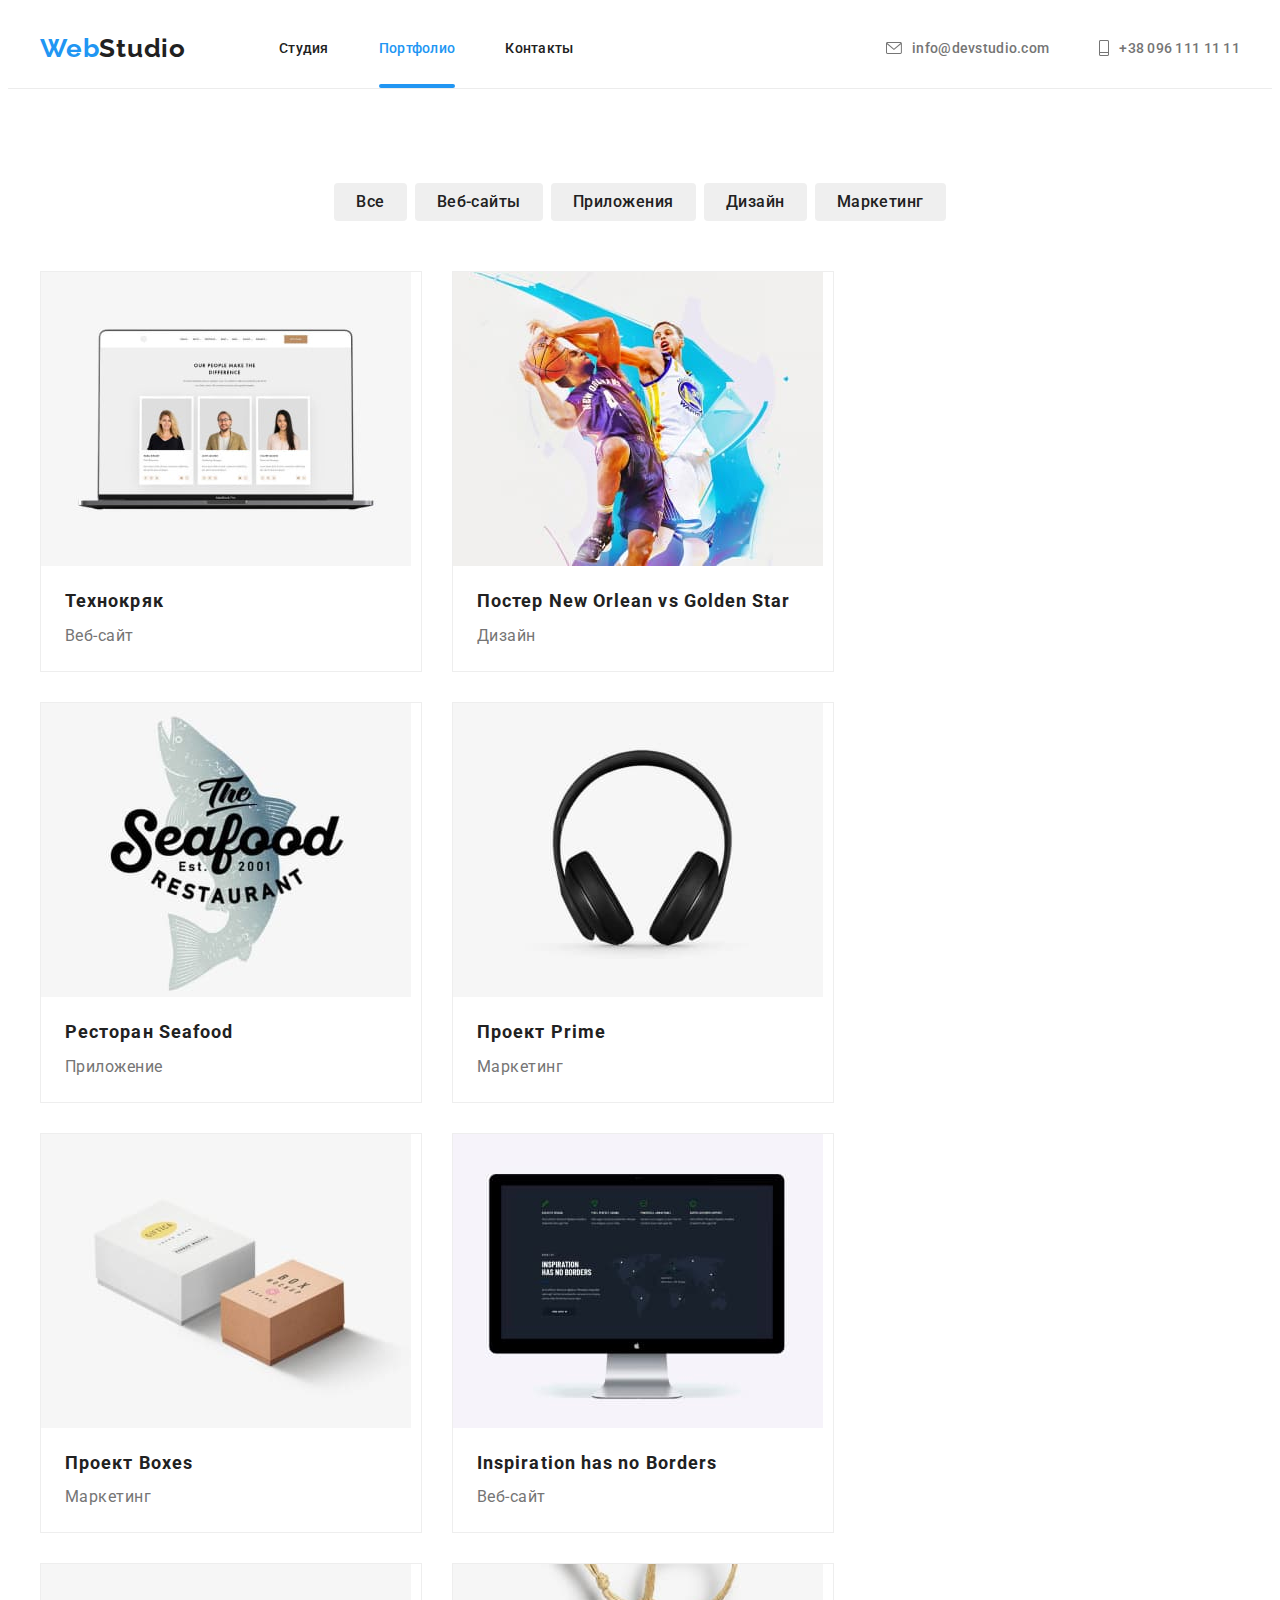
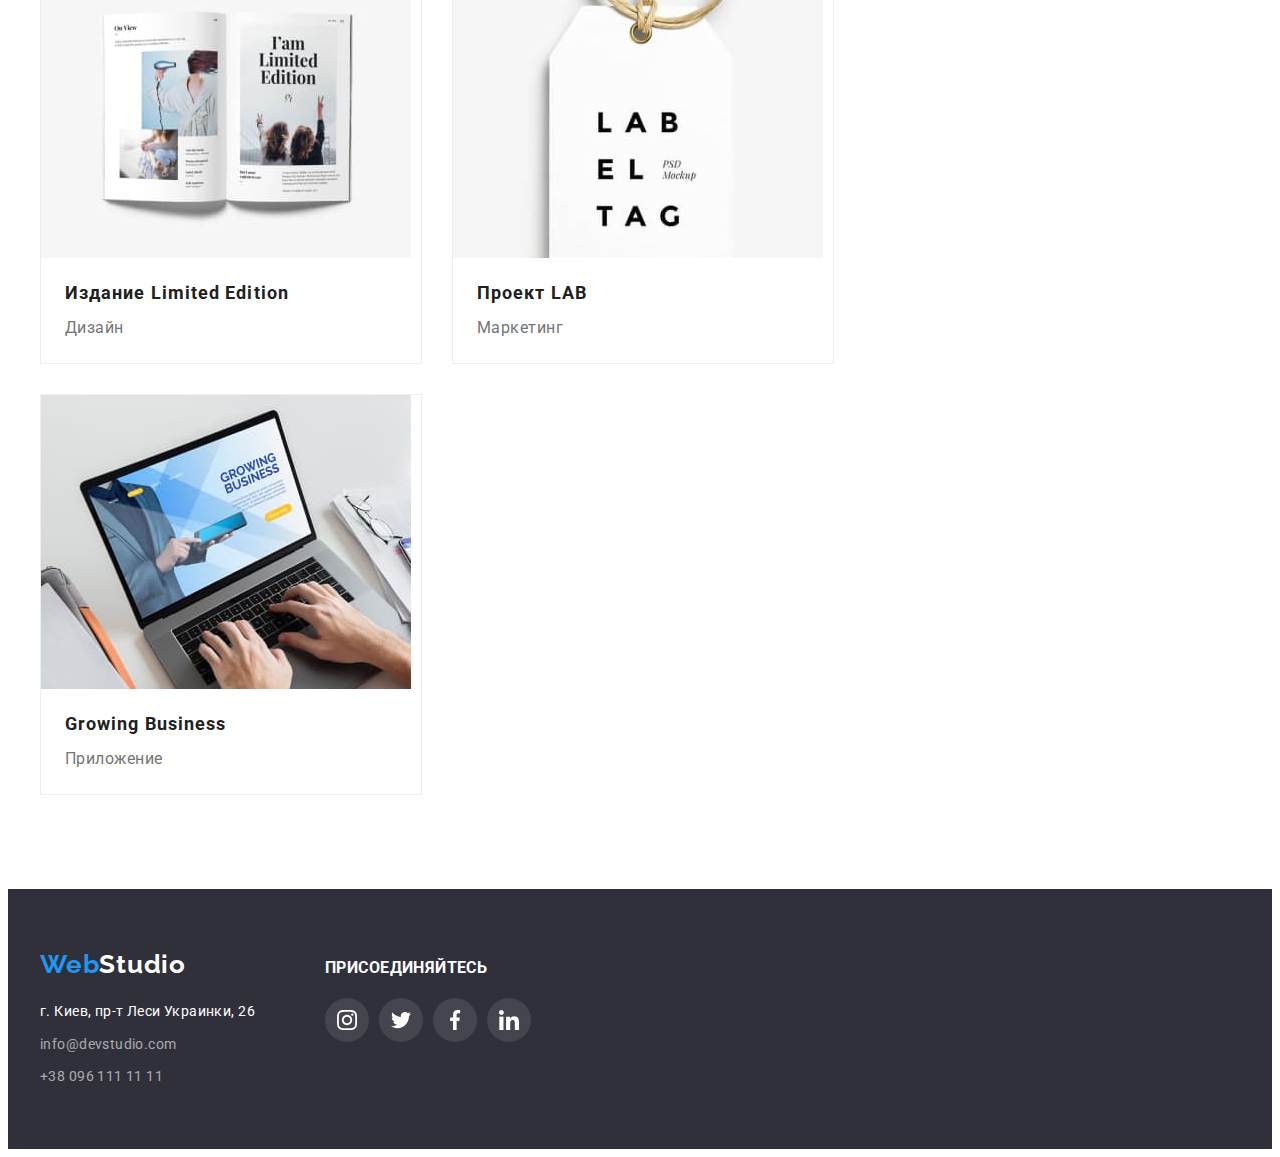
==== commit 5e369547: "080621" ====
--- a/portfolio.html
+++ b/portfolio.html
@@ -229,7 +229,7 @@
                         <h3 class="titel-footer-link">ПРИСОЕДИНЯЙТЕСЬ</h3>
                         <ul class="list-social">
             
-                            <li class="list-social-">
+                            <li class="list-social-item">
                                 <a href="" class="list-social-link">
                                     <svg class="icon-list-social-footer">
                                         <use href="./images/social link/iconslink.svg#icon-instagram-2"> </use>
--- a/css/styles.css
+++ b/css/styles.css
@@ -70,7 +70,7 @@
 .contact {
   display: flex;
   align-items: center;
-  margin: auto;
+  margin-left: auto;
 }
 
 .header {
@@ -79,7 +79,7 @@
   justify-content: space-between;
 }
 .header-line {
-  border: 1px solid #ececec;
+  border-bottom: 1px solid #ececec;
 }
 
 .logo {
@@ -120,7 +120,7 @@
   display: block;
   letter-spacing: 0.02em;
   color: var(--primery-text-color);
-  transition: color 250ms cubic-bezier(0.4, 0, 0.2, 1);
+  transition: color 250ms cubic-bezier(0.4, 0, 0.2, 1), fill 250ms cubic-bezier(0.4, 0, 0.2, 1);
 }
 .link-activ {
   position: relative;
@@ -168,6 +168,7 @@
   justify-content: space-between;
   margin: 0 auto;
 }
+
 .site-nav .item:not(:last-child) {
   margin-right: 50px;
 }
@@ -206,6 +207,10 @@
   height: 120px;
   margin-bottom: 30px;
 }
+.item-feat {
+  width: 270px;
+}
+
 .iconfeat {
   width: 70px;
   height: 70px;
@@ -226,7 +231,11 @@
   display: flex;
   align-items: center;
   justify-content: center;
-  transition: fill 250ms cubic-bezier(0.4, 0, 0.2, 1), color 250ms cubic-bezier(0.4, 0, 0.2, 1);
+  fill: var(--icon-client-color);
+
+  transition: fill 250ms cubic-bezier(0.4, 0, 0.2, 1), color 250ms cubic-bezier(0.4, 0, 0.2, 1),
+    background-color 250ms cubic-bezier(0.4, 0, 0.2, 1),
+    border-radius 250ms cubic-bezier(0.4, 0, 0.2, 1);
 }
 .list-social-item {
   background-color: rgba(255, 255, 255, 0.1);
@@ -238,13 +247,12 @@
 .icon-list-social {
   width: 20px;
   height: 20px;
-  fill: var(--icon-client-color);
 }
 
 .list-social .list-social-item:not(:last-child) {
   margin-right: 10px;
 }
-.icon-list-social:hover,
+.list-social-item > a:hover > .icon-list-social,
 .list-social-item > a:focus > .icon-list-social {
   fill: var(--link-text-color);
 }
@@ -348,11 +356,16 @@
 }
 .item-overlay {
   position: relative;
+  display: flex;
+  align-items: center;
+  justify-content: center;
+  width: 370px;
 }
 .activities-overlay {
   position: absolute;
   left: 0;
   bottom: 0;
+
   width: 100%;
   font-weight: 700;
   font-size: 14px;
@@ -527,7 +540,7 @@
 }
 
 .two-portfolio-a:hover .portfolio-descrp,
-.two-portfolio-a:focus:hover .portfolio-descrp {
+.two-portfolio-a:focus .portfolio-descrp {
   transform: translateY(0%);
 }
 /* HERO */
@@ -668,3 +681,57 @@
     0px 3px 1px 0px rgba(0, 0, 0, 0.01);
   border-radius: 4px;
 }
+/* МОДАЛЬНОЕ ОКНО*/
+.backdrop {
+  position: fixed;
+  top: 0;
+  left: 0;
+
+  width: 100%;
+  height: 100%;
+
+  background-color: rgba(0, 0, 0, 0.2);
+  transition: opacity 250ms cubic-bezier(0.4, 0, 0.2, 1),
+    visibility 250ms cubic-bezier(0.4, 0, 0.2, 1);
+}
+
+.is-hidden {
+  opacity: 0;
+  visibility: hidden;
+  pointer-events: none;
+}
+
+.modal {
+  position: absolute;
+  top: 50%;
+  left: 50%;
+  transform: translate(-50%, -50%);
+
+  width: 528px;
+  height: 581px;
+
+  background-color: var(--link-text-color);
+  border-radius: 4px;
+  box-shadow: 0px 1px 3px rgba(0, 0, 0, 0.12), 0px 1px 1px rgba(0, 0, 0, 0.14),
+    0px 2px 1px rgba(0, 0, 0, 0.2);
+}
+.close-btn {
+  position: absolute;
+  top: 14px;
+  right: 14px;
+
+  width: 30px;
+  height: 30px;
+  border-radius: 50%;
+  cursor: pointer;
+
+  background-color: var(--link-text-color);
+  border: 1px solid var(--icon-client-color);
+}
+
+.close {
+  position: absolute;
+  top: 50%;
+  left: 50%;
+  transform: translate(-50%, -50%);
+}
